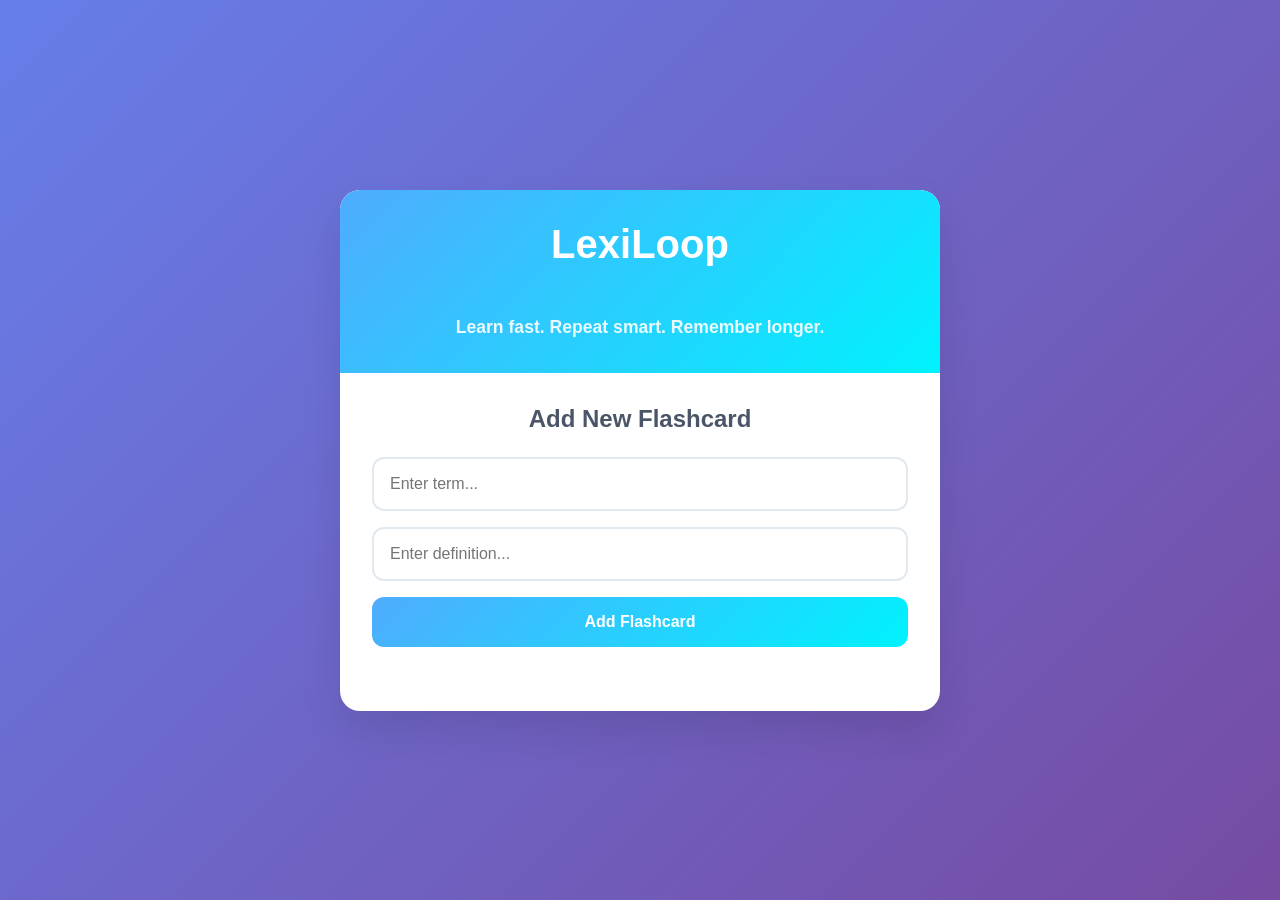
==== LexiLoop/index.html @ a9fcac35 "Initial" ====
<!DOCTYPE html>
<html lang="en">
<head>
    <meta charset="UTF-8">
    <meta name="viewport" content="width=device-width, initial-scale=1.0">
    <title>LexiLoop - Learn fast. Repeat smart. Remember longer.</title>
    <link rel="stylesheet" href="style.css">
</head>
<body>
    <div class="container">
        <header>
            <h1><span class="logo">LexiLoop</span><br>
            <small>Learn fast. Repeat smart. Remember longer.</small></h1>
        </header>

        <!-- Add Flashcard Section -->
        <section id="add-section" class="section active">
            <h2>Add New Flashcard</h2>
            <form id="flashcard-form">
                <input type="text" id="term" placeholder="Enter term..." required>
                <input type="text" id="definition" placeholder="Enter definition..." required>
                <button type="submit">Add Flashcard</button>
            </form>
            <div id="flashcard-list"></div>
        </section>

        <!-- Study Mode Section -->
        <section id="study-section" class="section">
            <div class="mastery-tracker">
                <div class="progress-container">
                    <div id="progress-bar" class="progress-bar"></div>
                </div>
                <p id="mastery-percent">0% Mastery</p>
            </div>
            <div id="current-card" class="flashcard" style="display: none;">
                <div class="card-content">
                    <h3 id="card-term"></h3>
                    <p id="card-definition" style="display: none;"></p>
                </div>
                <div class="card-actions">
                    <button id="flip-btn">Flip</button>
                    <button id="learned-btn">Learned ✓</button>
                    <button id="not-learned-btn">Not Learned ✗</button>
                </div>
            </div>
            <div class="study-controls">
                <button id="start-study">Start Study Mode</button>
                <button id="end-study">End Study Mode</button>
            </div>
        </section>
    </div>

    <script src="script.js"></script>
</body>
</html>
---- LexiLoop/style.css ----
/* Reset and Base Styles */
* {
    margin: 0;
    padding: 0;
    box-sizing: border-box;
}

body {
    font-family: -apple-system, BlinkMacSystemFont, 'Segoe UI', Roboto, sans-serif;
    background: linear-gradient(135deg, #667eea 0%, #764ba2 100%);
    min-height: 100vh;
    display: flex;
    align-items: center;
    justify-content: center;
    color: #333;
}

.container {
    max-width: 600px;
    width: 90%;
    background: white;
    border-radius: 20px;
    box-shadow: 0 20px 40px rgba(0,0,0,0.1);
    overflow: hidden;
}

header {
    background: linear-gradient(135deg, #4facfe 0%, #00f2fe 100%);
    color: white;
    text-align: center;
    padding: 2rem;
}

.logo {
    font-size: 2.5rem;
    font-weight: 700;
    display: block;
}

header small {
    opacity: 0.9;
    font-size: 1.1rem;
}

/* Sections */
.section {
    padding: 2rem;
    display: none;
}

.section.active {
    display: block;
}

h2 {
    margin-bottom: 1.5rem;
    color: #4a5568;
    text-align: center;
}

/* Form Styles */
#flashcard-form {
    display: flex;
    flex-direction: column;
    gap: 1rem;
    margin-bottom: 2rem;
}

#flashcard-form input {
    padding: 1rem;
    border: 2px solid #e2e8f0;
    border-radius: 12px;
    font-size: 1rem;
    transition: border-color 0.3s;
}

#flashcard-form input:focus {
    outline: none;
    border-color: #4facfe;
}

#flashcard-form button,
button {
    background: linear-gradient(135deg, #4facfe 0%, #00f2fe 100%);
    color: white;
    border: none;
    padding: 1rem 2rem;
    border-radius: 12px;
    font-size: 1rem;
    font-weight: 600;
    cursor: pointer;
    transition: transform 0.2s, box-shadow 0.2s;
}

#flashcard-form button:hover,
button:hover {
    transform: translateY(-2px);
    box-shadow: 0 10px 20px rgba(79, 172, 254, 0.3);
}

/* Flashcard List */
.flashcard-item {
    background: #f7fafc;
    border: 2px solid #e2e8f0;
    border-radius: 12px;
    padding: 1.5rem;
    margin-bottom: 1rem;
    display: flex;
    justify-content: space-between;
    align-items: center;
}

.flashcard-term {
    font-weight: 600;
    font-size: 1.1rem;
    color: #2d3748;
}

.flashcard-definition {
    color: #4a5568;
    font-style: italic;
    margin-top: 0.5rem;
}

.item-actions {
    display: flex;
    gap: 0.5rem;
}

.edit-btn, .delete-btn {
    padding: 0.5rem 1rem;
    font-size: 0.9rem;
}

.delete-btn {
    background: #e53e3e;
}

.edit-btn {
    background: #ed8936;
}

/* Study Mode */
.mastery-tracker {
    text-align: center;
    margin-bottom: 2rem;
}

.progress-container {
    width: 100%;
    height: 12px;
    background: #e2e8f0;
    border-radius: 6px;
    overflow: hidden;
    margin-bottom: 0.5rem;
}

.progress-bar {
    height: 100%;
    background: linear-gradient(90deg, #48bb78, #38a169);
    width: 0%;
    transition: width 0.5s ease;
}

#mastery-percent {
    font-size: 1.2rem;
    font-weight: 700;
    color: #2d3748;
}

.flashcard {
    background: white;
    border: 3px solid #e2e8f0;
    border-radius: 20px;
    padding: 2.5rem;
    text-align: center;
    box-shadow: 0 10px 30px rgba(0,0,0,0.1);
    max-width: 400px;
    margin: 0 auto 2rem;
}

.card-content h3 {
    font-size: 2rem;
    color: #2d3748;
    margin-bottom: 1rem;
}

.card-content p {
    font-size: 1.3rem;
    color: #4a5568;
}

.card-actions {
    display: flex;
    gap: 1rem;
    justify-content: center;
    margin-top: 2rem;
}

#flip-btn {
    background: #805ad5;
    flex: 1;
    max-width: 120px;
}

#learned-btn {
    background: #48bb78;
    flex: 1;
}

#not-learned-btn {
    background: #f56565;
    flex: 1;
}

.study-controls {
    display: flex;
    gap: 1rem;
    justify-content: center;
}

#start-study {
    background: #48bb78;
    flex: 1;
}

#end-study {
    background: #ed8936;
    flex: 1;
}

/* Mobile Responsiveness */
@media (max-width: 600px) {
    .container {
        width: 95%;
        margin: 1rem;
    }
    
    header {
        padding: 1.5rem 1rem;
    }
    
    .logo {
        font-size: 2rem;
    }
    
    .flashcard-item {
        flex-direction: column;
        gap: 1rem;
        text-align: center;
    }
    
    .item-actions {
        width: 100%;
        justify-content: center;
    }
    
    .card-actions {
        flex-direction: column;
    }
    
    .study-controls {
        flex-direction: column;
    }
}
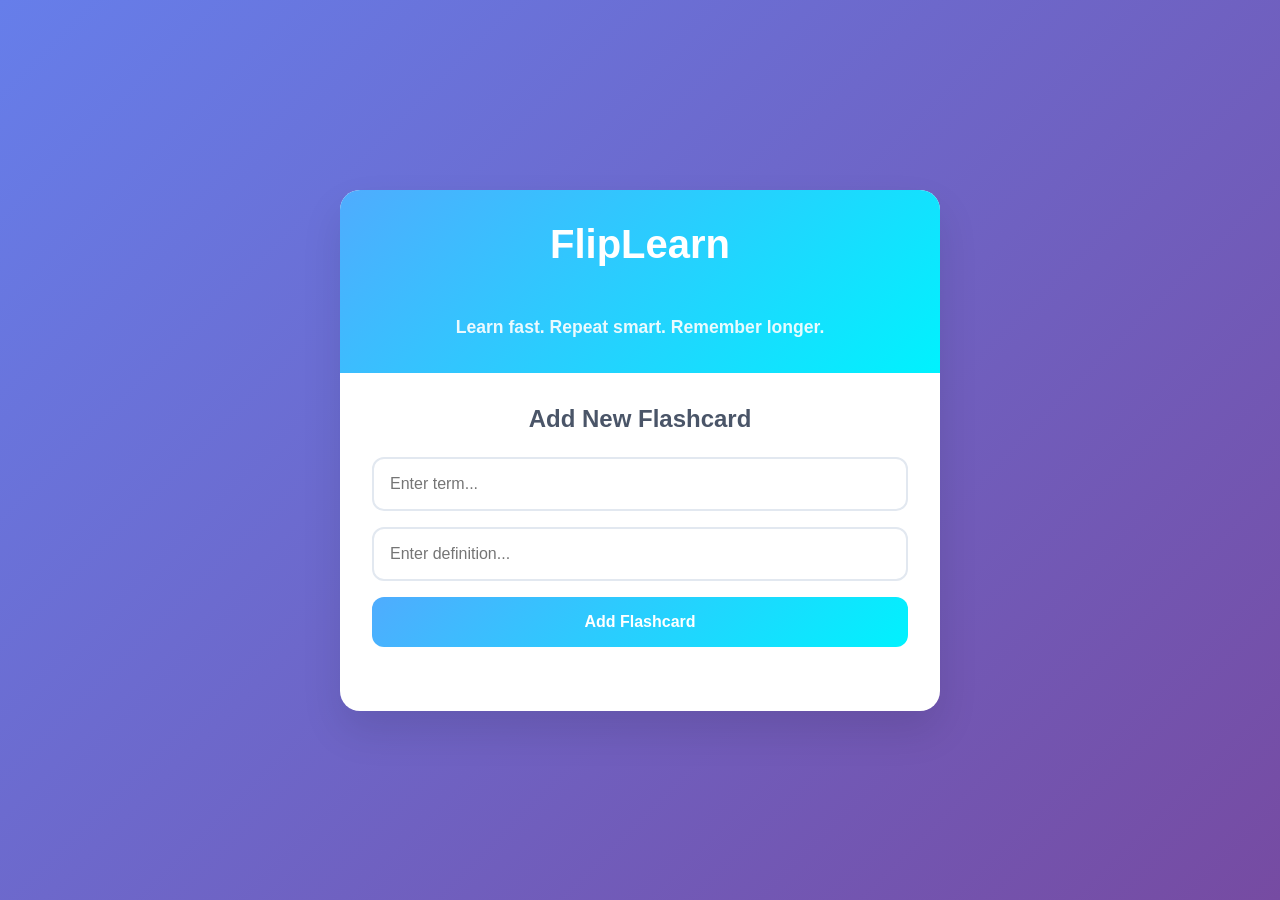
==== commit 8736d1e0: "Initial" ====
--- a/LexiLoop/index.html
+++ b/LexiLoop/index.html
@@ -3,13 +3,13 @@
 <head>
     <meta charset="UTF-8">
     <meta name="viewport" content="width=device-width, initial-scale=1.0">
-    <title>LexiLoop - Learn fast. Repeat smart. Remember longer.</title>
+    <title>FlipLearn - Learn fast. Repeat smart. Remember longer.</title>
     <link rel="stylesheet" href="style.css">
 </head>
 <body>
     <div class="container">
         <header>
-            <h1><span class="logo">LexiLoop</span><br>
+            <h1><span class="logo">FlipLearn</span><br>
             <small>Learn fast. Repeat smart. Remember longer.</small></h1>
         </header>
 
